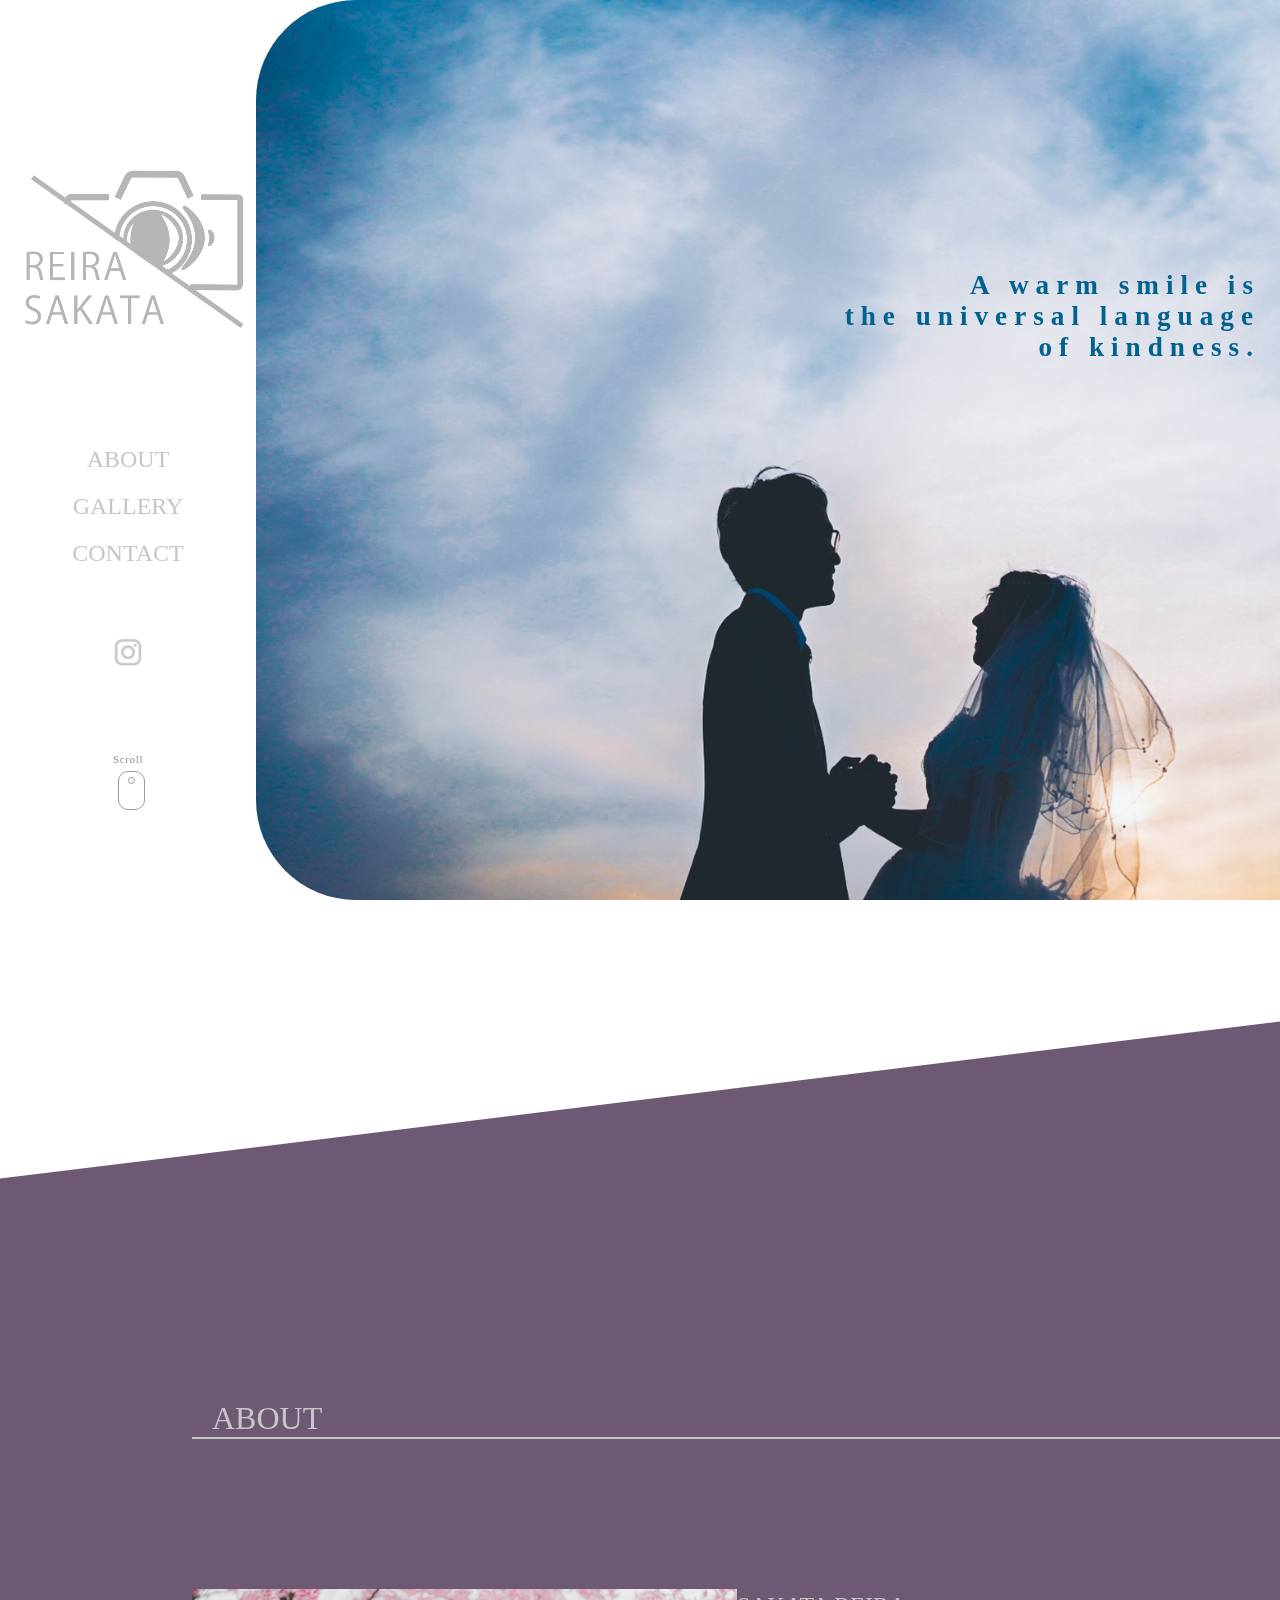
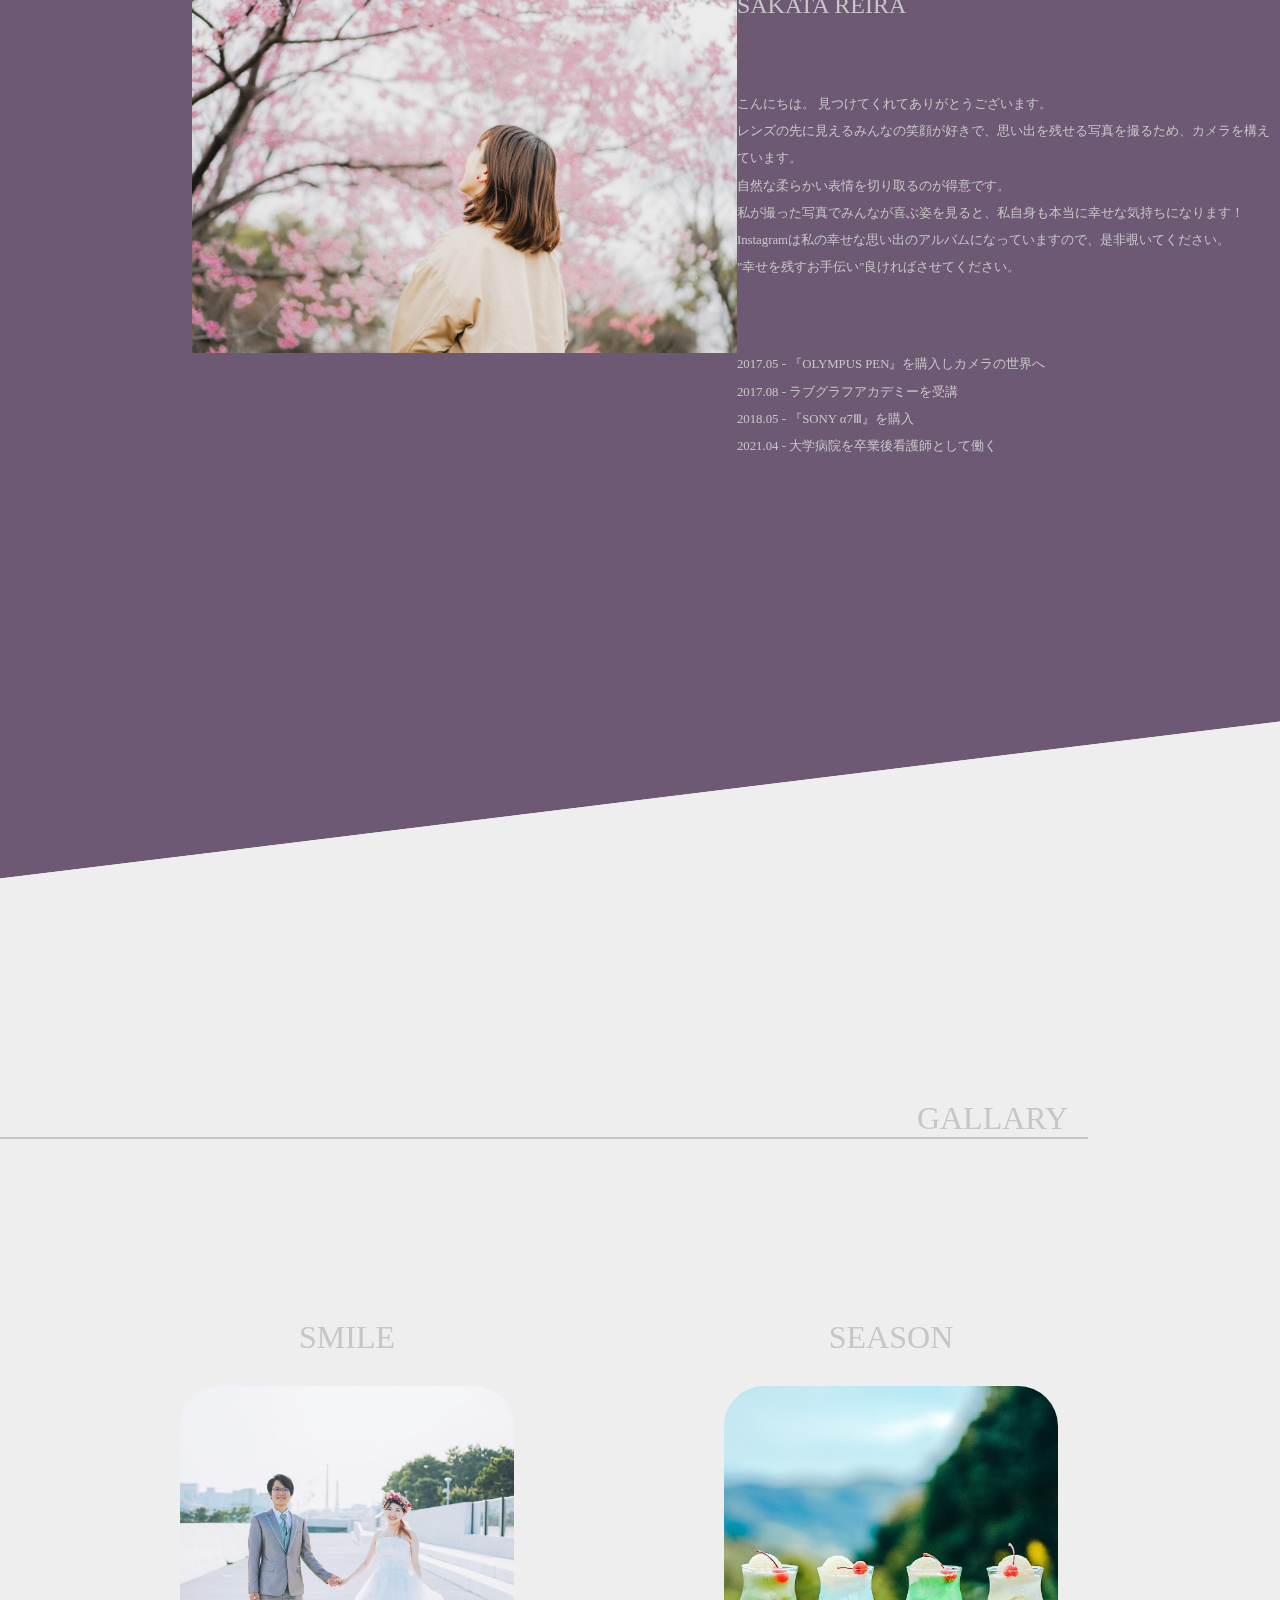
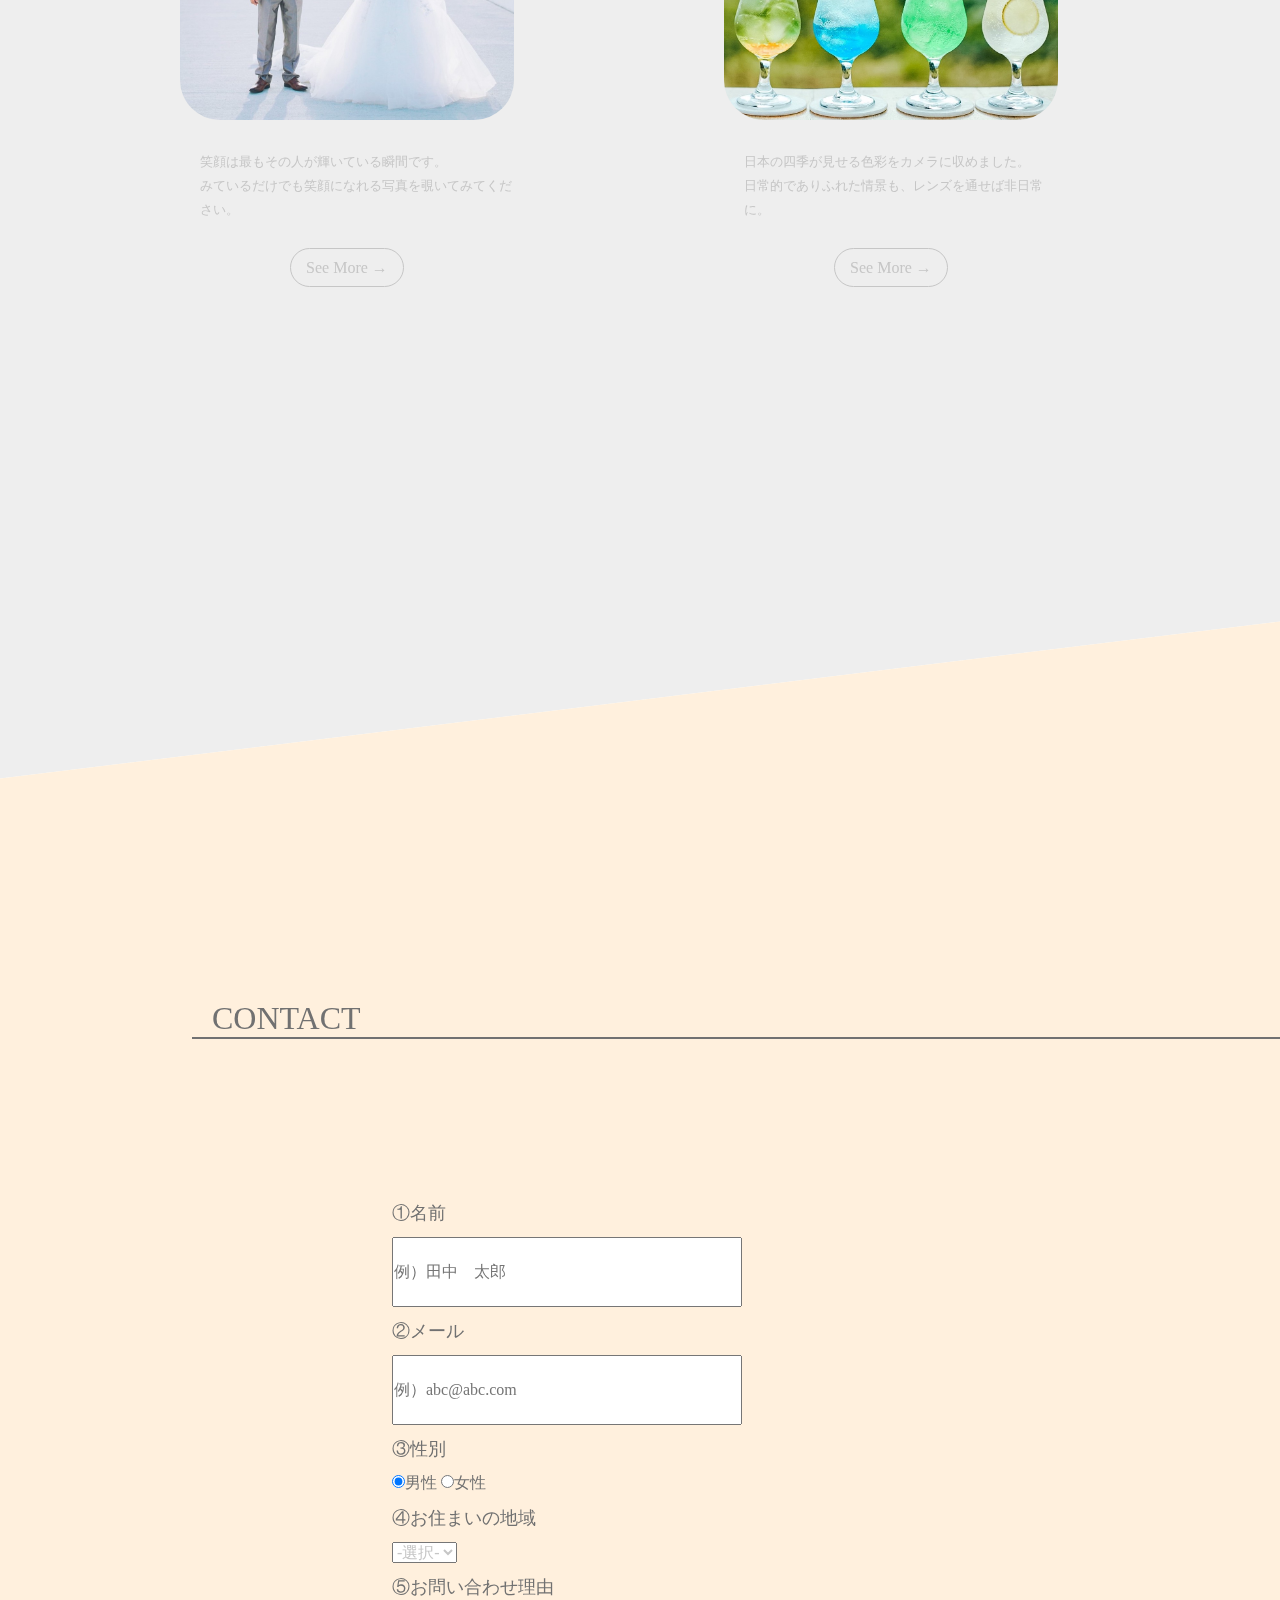
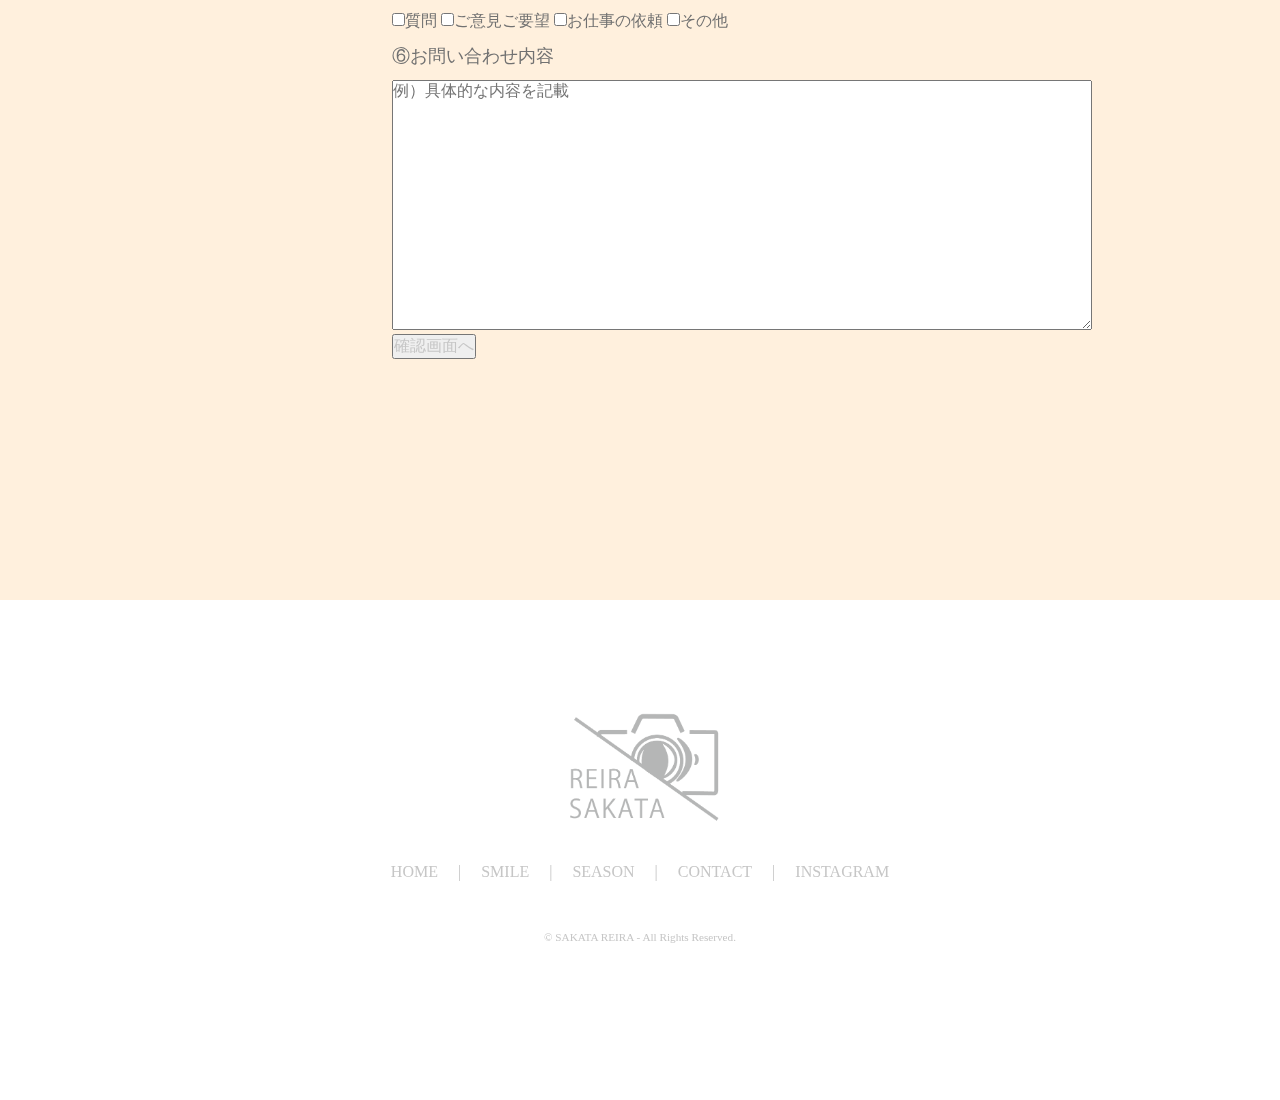
==== HTML/index.html @ 7b4dac71 "first commit" ====
<!DOCTYPE html>
<html lang="en">
<head>
  <meta charset="UTF-8">
  <meta http-equiv="X-UA-Compatible" content="IE=edge">
  <meta name="viewport" content="width=device-width, initial-scale=1.0">
  <title>SAKATA REIRA | HOME PAGE</title>
  <link rel="stylesheet" href="../CSS/reset.css">
  <link rel="stylesheet" href="../CSS/common.css">
  <link rel="stylesheet" href="../CSS/openbtn.css">
  <link rel="stylesheet" href="../CSS/home.css">
</head>
<body>
  <header>
    <div class="header-logo">
      <a href="../HTML/index.html">
        <img src="../SKT-Image/icon/SAKATArogo.png" alt="REIRA SAKATA-rogo">
      </a>  
    </div>
    <nav class="header-nav">
      <ul>
        <li><a href="../HTML/index.html">HOME</a></li>
        <li><a href="../HTML/smile.html">SMILE</a></li>
        <li><a href="../HTML/season.html">SEASON</a></li>
        <li><a href="#contact">CONTACT</a></li>
        <li><a href="https://www.instagram.com/reitanoku/?hl=ja">INSTAGRAM</a></li>
      </ul>
    </nav>
    <div class="openbtn"><span></span><span></span></div>
    <nav class="header-menu">
      <ul>
        <li><a href="../HTML/index.html">HOME</a></li>
        <li><a href="../HTML/smile.html">SMILE</a></li>
        <li><a href="../HTML/season.html">SEASON</a></li>
        <li><a href="#contact">CONTACT</a></li>
        <li><a href="https://www.instagram.com/reitanoku/?hl=ja">INSTAGRAM</a></li>
      </ul>
    </nav>
  </header>

  <main>
    <div class="site-top">
      <div class="side-menu">
        <div class="side-logo">
          <img src="../SKT-Image/icon/SAKATArogo.png" alt="">
        </div>
        <nav>
          <ul>
            <li><a href="#about">ABOUT</a></li>
            <li><a href="#gallery">GALLERY</a></li>
            <li><a href="#contact">CONTACT</a></li>
          </ul>
        </nav>
        <div class="sns-link">
          <ul>
            <li>
              <a href=""><img src="../SKT-Image/icon/instagram_icon.png" alt="instagram"></a>
            </li>
          </ul>
        </div>
        <div class="scrolldown3"><span>Scroll</span></div>
      </div>
      <div class="first-view">
        <img src="../SKT-Image/wedding/LINE_ALBUM_230105_18.jpg" alt="">
        <p>A warm smile is <br>the universal language <br>of kindness.</p>
      </div>
    </div>
    
    <section id="about">
      <div class="sec-title wrapper-right">
        <h2>ABOUT</h2>
        <div class="under-line"></div>
      </div>
      <div class="bio wrapper-right">
        <div class="name-picture">
          <img src="../SKT-Image/season/LINE_ALBUM_221231_10.jpg" alt="">
        </div>
        <div class="text-history">
          <h3>
            SAKATA REIRA
          </h3>
          <p class="self-intro">こんにちは。
            見つけてくれてありがとうございます。<br>
            レンズの先に見えるみんなの笑顔が好きで、思い出を残せる写真を撮るため、カメラを構えています。<br>
            自然な柔らかい表情を切り取るのが得意です。<br>
            私が撮った写真でみんなが喜ぶ姿を見ると、私自身も本当に幸せな気持ちになります！<br>
            Instagramは私の幸せな思い出のアルバムになっていますので、是非覗いてください。<br>
            "幸せを残すお手伝い"良ければさせてください。
          </p>
          <p class="history">
            2017.05 - 『OLYMPUS PEN』を購入しカメラの世界へ<br>
            2017.08 - ラブグラフアカデミーを受講<br>
            2018.05 - 『SONY α7Ⅲ』を購入<br>
            2021.04 - 大学病院を卒業後看護師として働く<br>
          </p>
        </div>
      </div>
    </section>
    <section id="gallery">
      <div class="sec-title wrapper-left">
        <h2>GALLARY</h2>
        <div class="under-line"></div>
      </div>
      <div class="contents-wrapper wrapper-left">
        <div class="gallery-contents">
          <h3>SMILE</h3>
          <img src="../SKT-Image/wedding/LINE_ALBUM_230105_15.jpg" alt="">
          <p>
            笑顔は最もその人が輝いている瞬間です。<br>
            みているだけでも笑顔になれる写真を覗いてみてください。
          </p>
          <div class="see-more-btn">
            <a href="../HTML/smile.html">See More →</a>
          </div>
        </div>
        <div class="gallery-contents">
          <h3>SEASON</h3>
          <img src="../SKT-Image/season/LINE_ALBUM_221231_5.jpg" alt="">
          <p>
            日本の四季が見せる色彩をカメラに収めました。<br>
            日常的でありふれた情景も、レンズを通せば非日常に。
          </p>
          <div class="see-more-btn">
            <a href="../HTML/season.html">See More →</a>
          </div>
        </div>
      </div>
    </section>
    <section id="contact">
      <div class="sec-title wrapper-right">
        <h2>CONTACT</h2>
        <div class="under-line"></div>
      </div>
      <div class="contact-form wrapper-right">
        <form action="../HTML/confirm.php" method="post">
          <div class="input-area">
            <p>①名前</p>
            <input type="text" name="name" placeholder="例）田中　太郎" required>
          </div>
      
          <div class="input-area">
            <p>②メール</p>
            <input type="email" name="email" placeholder="例）abc@abc.com" required>
          </div>
      
          <div>
            <p>③性別</p>
            <label><input type="radio" name="sex" value="男性" checked>男性</label>
            <label><input type="radio" name="sex" value="女性">女性</label>
          </div>
      
          <div>
            <p>④お住まいの地域</p>
            <select name="pref" required>
              <option value="">-選択-</option>
              <option value="関東">関東</option>
              <option value="中部">中部</option>
              <option value="関西">関西</option>
            </select>
          </div>
      
          <div>
            <p>⑤お問い合わせ理由</p>
            <label><input type="checkbox" name="reason[]" value="質問">質問</label>
            <label><input type="checkbox" name="reason[]" value="ご意見ご要望">ご意見ご要望</label>
            <label><input type="checkbox" names="reason[]" value="お仕事の依頼">お仕事の依頼</label>
            <label><input type="checkbox" name="reason[]" value="その他">その他</label>
          </div>
        
          <div class="input-area">
            <p>⑥お問い合わせ内容</p>
            <textarea name="contact_body" rows="5" placeholder="例）具体的な内容を記載" required></textarea>
          </div>

          <div>
            <input type="submit" name="submit" value="確認画面へ" class="btn-border">
          </div>
          
        </form>
      </div>
    </section>
  </main>
  <footer>
    <div class="footer-logo">
      <a href="../HTML/index.html">
        <img src="../SKT-Image/icon/SAKATArogo.png" alt="">
      </a>
    </div>
    <nav>
      <ul>
        <li><a href="../HTML/index.html">HOME</a></li>
        <li>|</li>
        <li><a href="../HTML/smile.html">SMILE</a></li>
        <li>|</li>
        <li><a href="../HTML/season.html">SEASON</a></li>
        <li>|</li>
        <li><a href="#contact">CONTACT</a></li>
        <li>|</li>
        <li><a href="https://www.instagram.com/reitanoku/?hl=ja">INSTAGRAM</a></li>
      </ul>
    </nav>
    <div class="copy-right">
      <p>©︎ SAKATA REIRA - All Rights Reserved.</p>
    </div>
  </footer>
  <script src="https://code.jquery.com/jquery-3.4.1.min.js" integrity="sha256-CSXorXvZcTkaix6Yvo6HppcZGetbYMGWSFlBw8HfCJo=" crossorigin="anonymous"></script>
  <!--自作のJS-->
  <script src="../JS/openbtn.js"></script>
  <script src="../JS/header-hide.js"></script>
</body>
</html>
---- CSS/common.css ----
@charset "UTF-8";

*{
  color: #c6c6c6;
}

a{
  text-decoration: none;
  color: #c6c6c6;
}

/* header */

header{
  width:100%;
  background-color: rgba(255, 255, 255, 1);
  display: flex;
  justify-content:space-between;
  height: 100px;
  position: fixed;
  z-index: 100;
}

.header-logo{
  width: 100px;
  margin-top: auto;
  margin-bottom: auto;
  margin-left: 20px;
}

.header-nav{
  margin-top: auto;
  margin-bottom: auto;
  margin-right: 50px;
}

.header-nav ul{
  display: flex;
  align-items: center;
}

.header-nav ul li{
  margin: auto 20px auto 20px;
}

.openbtn{
  display: none;
}

.header-menu{
  display: none;
  width: 100vw;
  height: 100vh;
  position: fixed;
  background-color: rgba(255, 255, 255, 0.639);
  top: 0;
  left: 0;
  z-index: 1;
}

.header-menu ul{
  margin: auto;
  text-align: center;
}

.header-menu ul li{
  margin-top: 30px;
  margin-bottom: 30px;
}

.header-menu.active{
  display: block;
}

/* footer */

footer{
  height: 500px;
  background-color: white;
}

.footer-logo{
  width: 170px;
  padding-top: 100px;
  margin-right: auto;
  margin-left:auto;
  margin-bottom: 30px;
}

footer nav{
  margin-bottom: 50px;
}

footer nav ul{
  display: flex;
  justify-content: center;
}

footer nav ul li{
  margin: auto 10px auto 10px;
}

footer .sns-link ul{
  display: flex;
  justify-content: center;
}

footer .sns-link img{
  width: 25px;
}

.copy-right{
  font-size: 0.7rem;
  background-color: white;
}

.copy-right p{
  text-align: center;
}


@media(max-width:700px){

  /* header */

  .header-nav{
    display: none;
  }

  .openbtn{
    display: flex;
    z-index: 100;
  }
}
---- CSS/openbtn.css ----
@charset "UTF-8";

/*==================================================
　5-2-2 2本線が×に
===================================*/

/*ボタン外側※レイアウトによってpositionや形状は適宜変更してください*/
.openbtn{
	/*ボタン内側の基点となるためrelativeを指定。
追従するナビゲーションの場合はfixed＋top、rightといった位置をセットで指定*/
	position: relative;
	width: 70px;
  height:70px;
	cursor: pointer;
	background:rgba(255, 255, 255, 0);
  margin-top: auto;
  margin-bottom: auto;
}
	
/*ボタン内側*/

.openbtn span{
    display: inline-block;
    transition: all .4s;/*アニメーションの設定*/
    position: absolute;
    left: 13px;
    height: 2px;
	background-color: #666;
  }


.openbtn span:nth-of-type(1) {
	top:22px;	
  	width: 50%;
}

.openbtn span:nth-of-type(2) {
	top:29px;
  	width:30%;
}

/*activeクラスが付与されると線が回転して×に*/

.openbtn.active span:nth-of-type(1) {
    top: 20px;
    left: 16px;
    transform: translateY(6px) rotate(-45deg);
    width: 35%;
}

.openbtn.active span:nth-of-type(2) {
    top: 32px;
    left: 16px;
    transform: translateY(-6px) rotate(45deg);
    width: 35%;
}

.header-menu.active{
  display: flex;

}
---- CSS/home.css ----
@charset "UTF-8";

header{
  display: none;
}

.wrapper-right{
  width: 85%;
  float: right;
}

.wrapper-left{
  width: 85%;
  float: left;
}

.sec-title{
  margin-top: 150px;
  margin-bottom: 150px;
}

.sec-title h2{
  font-size: 2.0rem;
  margin-left: 20px;
}

.sec-title .under-line{
  border-bottom: 2px solid #c6c6c6;
}


/* site-top */

.site-top{
  display: flex;
  width: 100vw;
  height: 100vh;
}

.side-menu{
  width: 20%;
}

.side-logo{
  width: 250px;
  margin: 150px auto 100px auto;
}

.side-menu nav{
  text-align: center;
}

.side-menu nav li{
  font-size: 1.5rem;
  margin-top: 20px;
  margin-bottom: 20px;
}

.sns-link ul{
  display: flex;
  margin: 50px auto auto auto;
}

.sns-link ul li{
  margin: 20px auto 20px auto;
}

.sns-link ul li a img{
  width: 30px;
}

.first-view{
  width: 80%;
  position: relative;
}

.first-view img{
  position: absolute;
  height: 100vh;
  border-top-left-radius: 100px;
  border-bottom-left-radius: 100px;
  position: fixed;
  z-index: -1;
  
}

.first-view p{
  position: absolute;
  top: 30%;
  right: 20px;
  color: #02628E;
  font-size: 1.7rem;
  font-weight: bold;
  letter-spacing: 7px;
  text-align: right;
}

/*=== 9-1-3 マウスが動いてスクロールを促す ====*/

/*スクロールダウン全体の場所*/
.scrolldown3{
  /*描画位置※位置は適宜調整してください*/
  position: absolute;
  left: 10%;
  bottom: 10%;
  /*マウスの動き1.6秒かけて動く永遠にループ*/
animation:mousemove 1.6s ease-in-out infinite;
}

/*下からの距離が変化して上から下に動く*/
@keyframes mousemove{
    0%{bottom:10px;}
    50%{bottom:5px;}
   100%{bottom:10px;}
}

/*Scrollテキストの描写*/
.scrolldown3 span{
  /*描画位置*/
position: absolute;
left:-15px;
bottom:45px;
  /*テキストの形状*/
color: rgb(146, 146, 146);
font-size: 0.7rem;
letter-spacing: 0.05em;
}

/*マウスの中の線描写 */
.scrolldown3 span::after{
content: "";
  /*描画位置*/
position: absolute;
top:10px;
left:17px;
  /*線の形状*/
width: 1px;
height: 15px;
background: rgb(157, 157, 157);
  /*線の動き1.4秒かけて動く。永遠にループ*/
animation: mousepathmove 1.4s linear infinite;
opacity:0;
}

/*上からの距離・不透明度・高さが変化して上から下に流れる*/
@keyframes mousepathmove{
0%{
  height:0;
  top:10px;
  opacity: 0;
}
50%{
  height:15px;
  opacity: 1;
}
100%{
  height:0;
  top:30px;
  opacity: 0;
}
}

/*マウスの描写 */
.scrolldown3:before {
  content: "";
  /*描画位置*/
  position: absolute;
  bottom:0;
  left:-10px;
  /*マウスの形状*/
width:25px;
height:37px;
border-radius: 10px;
border:1px solid rgb(155, 155, 155);
}


/*マウスの中の丸の描写*/
.scrolldown3:after{
content:"";
  /*描画位置*/
position: absolute;
bottom:26px;
left:0;
  /*丸の形状*/
width:5px;
height: 5px;
border-radius: 50%;
border:1px solid rgb(156, 156, 156);
}

/* about */

#about {
  width: 100%;
  margin: 0;
  padding: 150px 0;
  position: relative;
  top: 200px;
  height: 1300px;
}

#about::before {
  content: '';
  position: absolute;
  top: 0;
  bottom: 0;
  left: 0;
  right: 0;
  background-color: #6E5974;
  transform: skewY(-7deg);
  z-index: -1;
}

#about .bio{
  display: flex;
  justify-content: space-around;
}

.name-picture img{
  width: 600px;
  margin: auto;
}

.text-history h3{
  font-size: 1.5rem;
  line-height: 2.0rem;
  margin-bottom: 70px;
}

.text-history .self-intro{
  max-width: 600px;
  font-size: 0.8rem;
  margin-bottom: 70px;
  line-height: 1.7rem;
}

.text-history .history{
  max-width: 500px;
  font-size: 0.8rem;
  line-height: 1.7rem;
}

/* gallery */

#gallery{
  width: 100%;
  margin: 0;
  padding: 150px 0;
  position: relative;
  top: 200px;
  height: 1500px;
}

#gallery::before {
  content: '';
  position: absolute;
  top: 0;
  bottom: 0;
  left: 0;
  right: 0;
  background-color: #eeeeee;
  transform: skewY(-7deg);
  z-index: -1;
}

#gallery .sec-title h2{
  text-align: right;
  margin-right: 20px;
}

#gallery .contents-wrapper{
  display: flex;
  justify-content: space-between;
}

.gallery-contents{
  margin-left: 150px;
  padding: 30px;
}

.gallery-contents h3{
  text-align: center;
  font-size: 2.0rem;
}

.gallery-contents img{
  width: 500px;
  height: auto;
  margin:30px auto 30px auto;
  border-radius: 40px;
}

.gallery-contents p{
  font-size: 0.8rem;
  line-height: 1.5rem;
  margin-bottom: 30px;
  margin-left: 20px;
}

.see-more-btn{
  text-align: center;
}

.gallery-contents a{
  padding: 10px 15px;
  line-height: 2.0rem;
  border-radius: 20px;
  border: #c6c6c6 solid 1px;
}

/* contact */

#contact{
  width: 100%;
  margin: 0;
  padding: 150px 0;
  position: relative;
  top: 200px;
  height: 1700px;
}

#contact::before {
  content: '';
  position: absolute;
  top: 0;
  bottom: 0;
  left: 0;
  right: 0;
  background-color: #FFF0DD;
  transform: skewY(-7deg);
  z-index: -1;
}

.contact-form{
  padding-left: 200px;
}

#contact .sec-title h2{
  color: #717171;
}

#contact .sec-title .under-line{
  border: 1px solid#717171;
}

#contact p{
  color: #717171;
  line-height: 3.0rem;
  font-size: 1.1rem;
}

#contact form p{
  color: #717171;
}

#contact label{
  color: #717171;
}

.input-area input{
  width: 350px;
  height: 70px;
}

.input-area textarea{
  width: 700px;
  height: 250px;
}
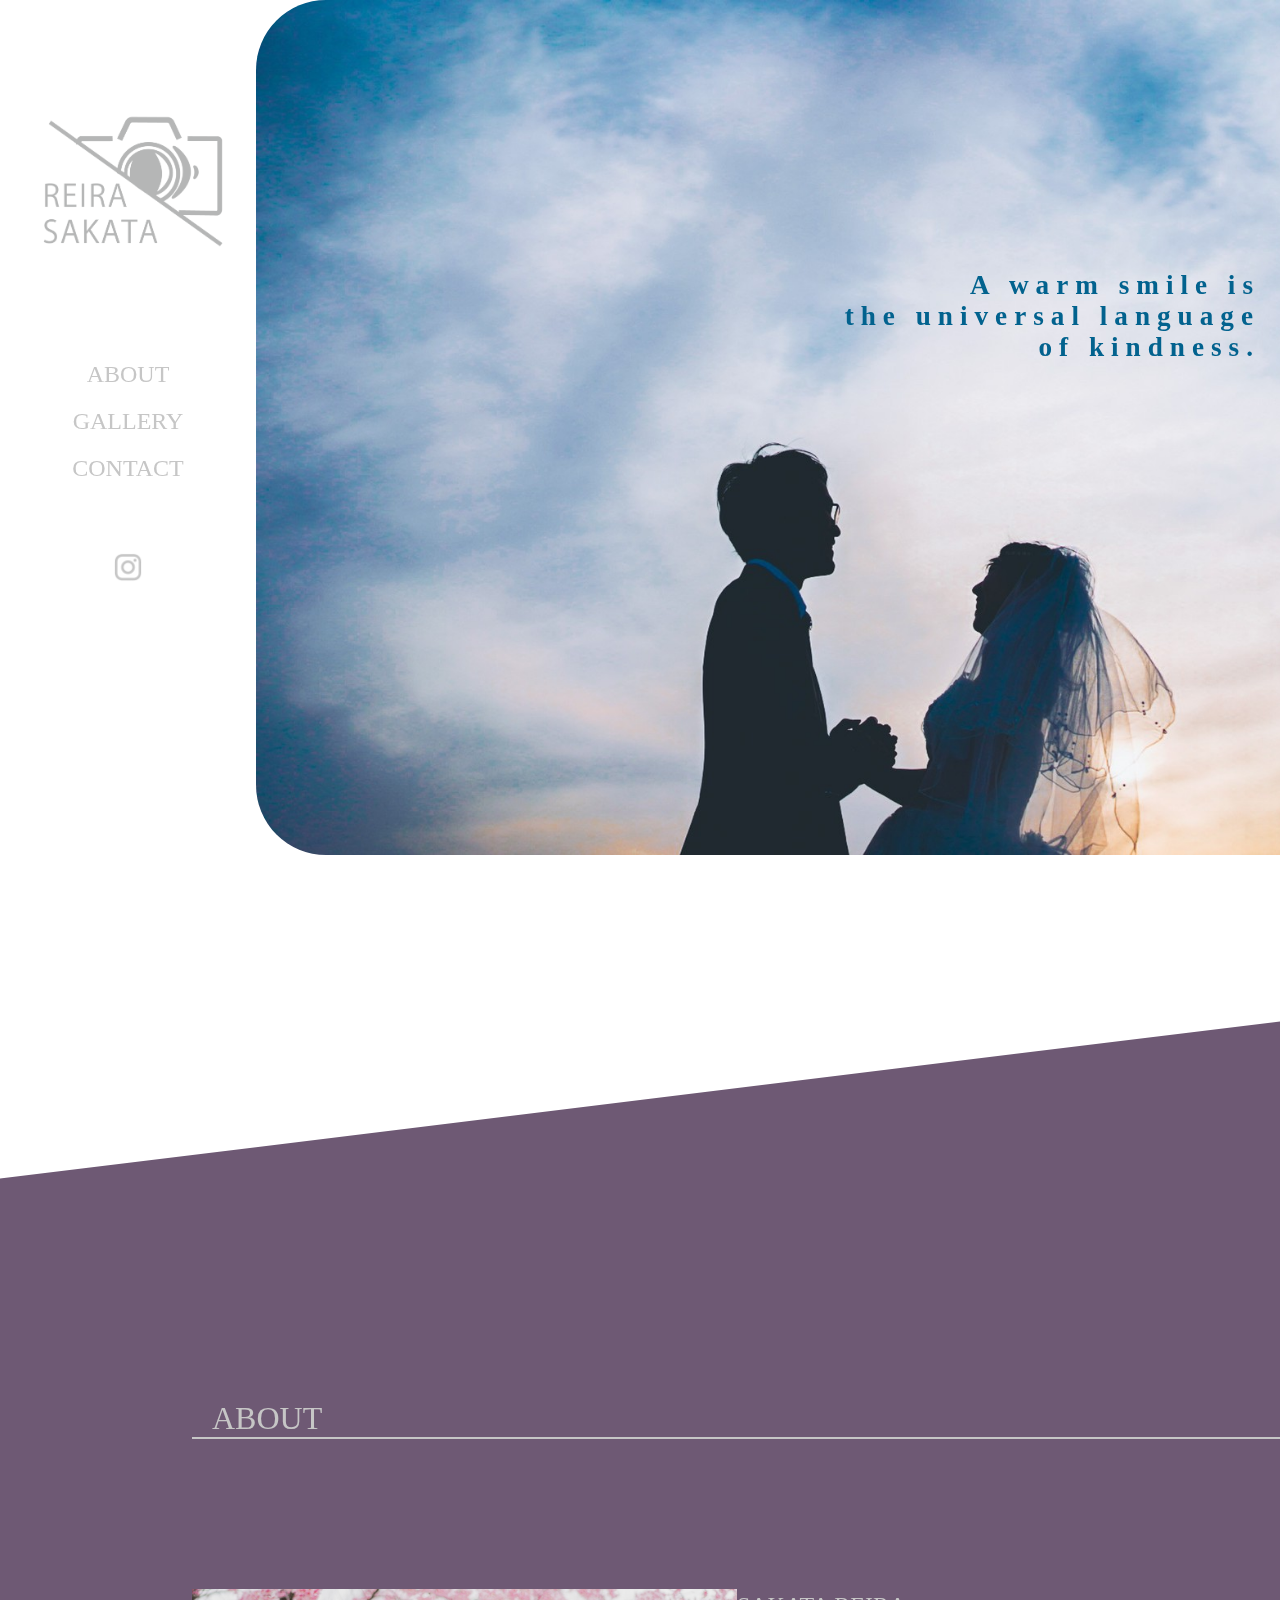
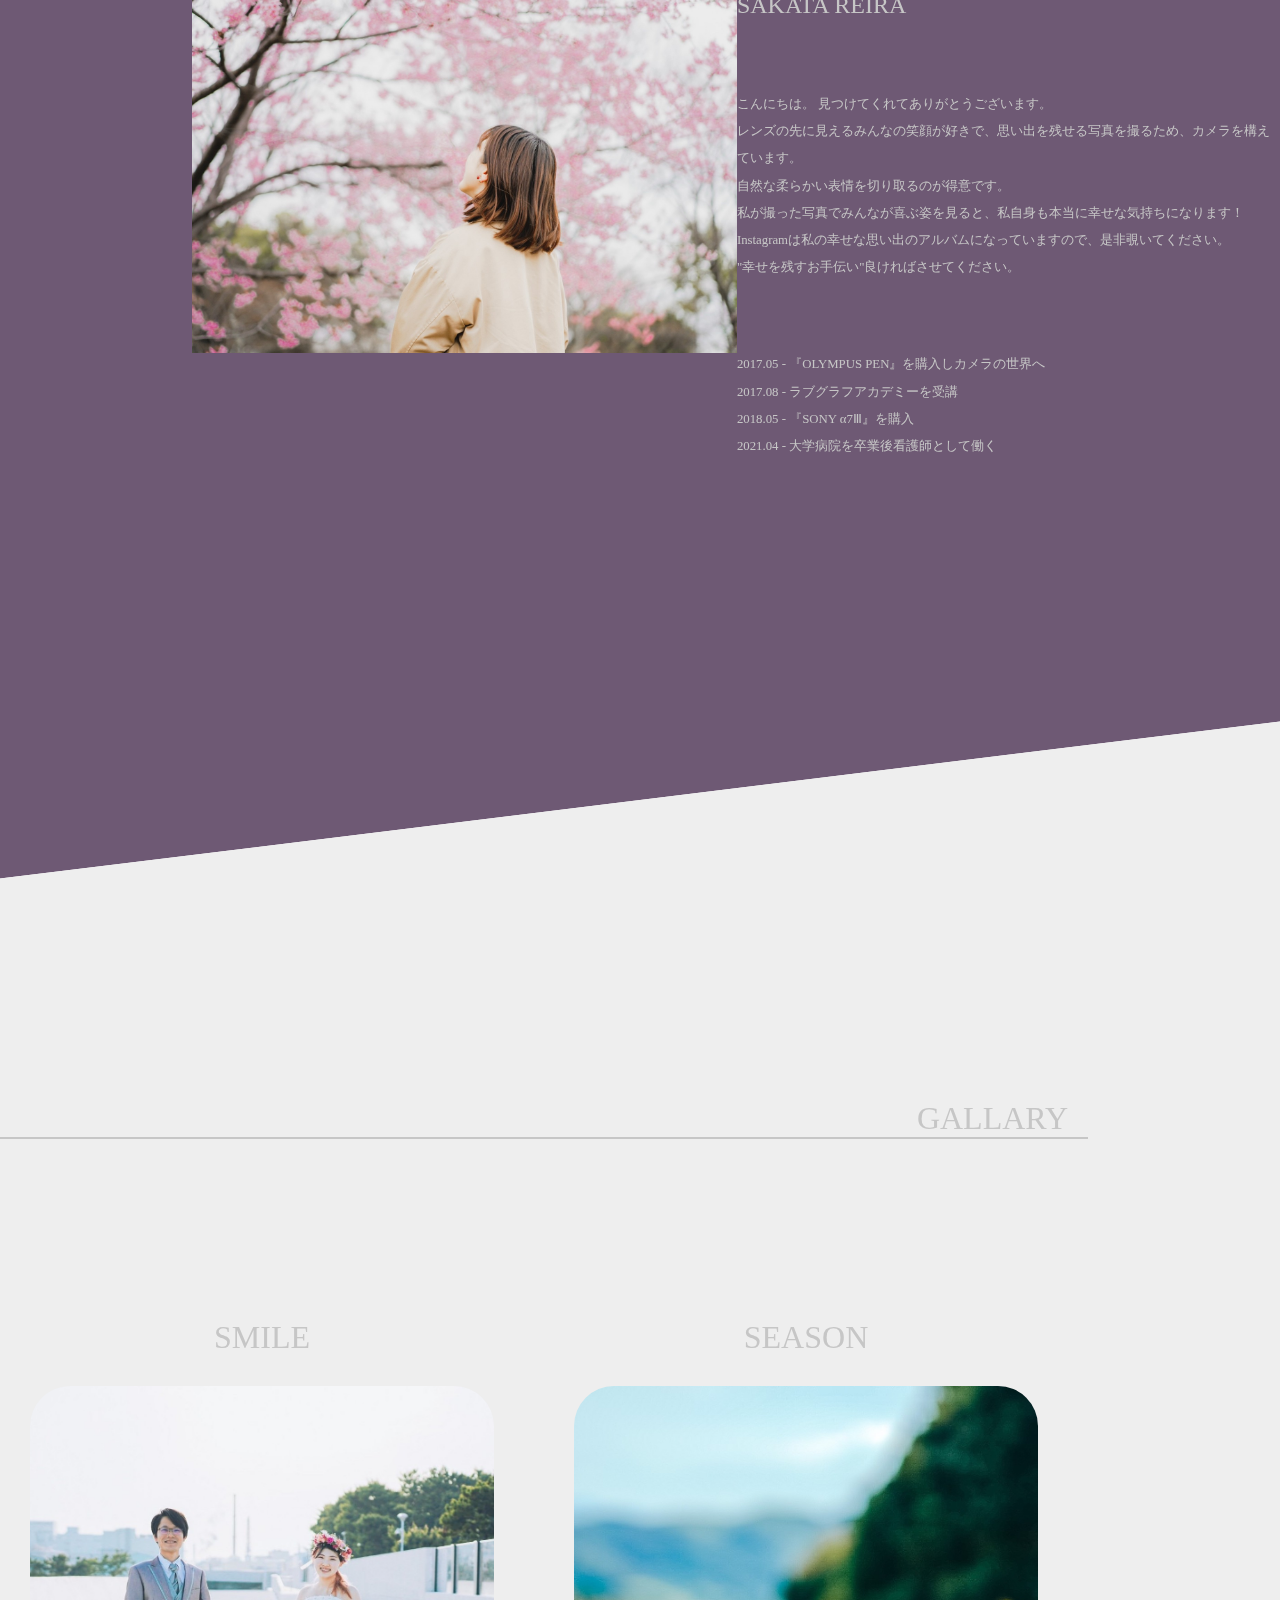
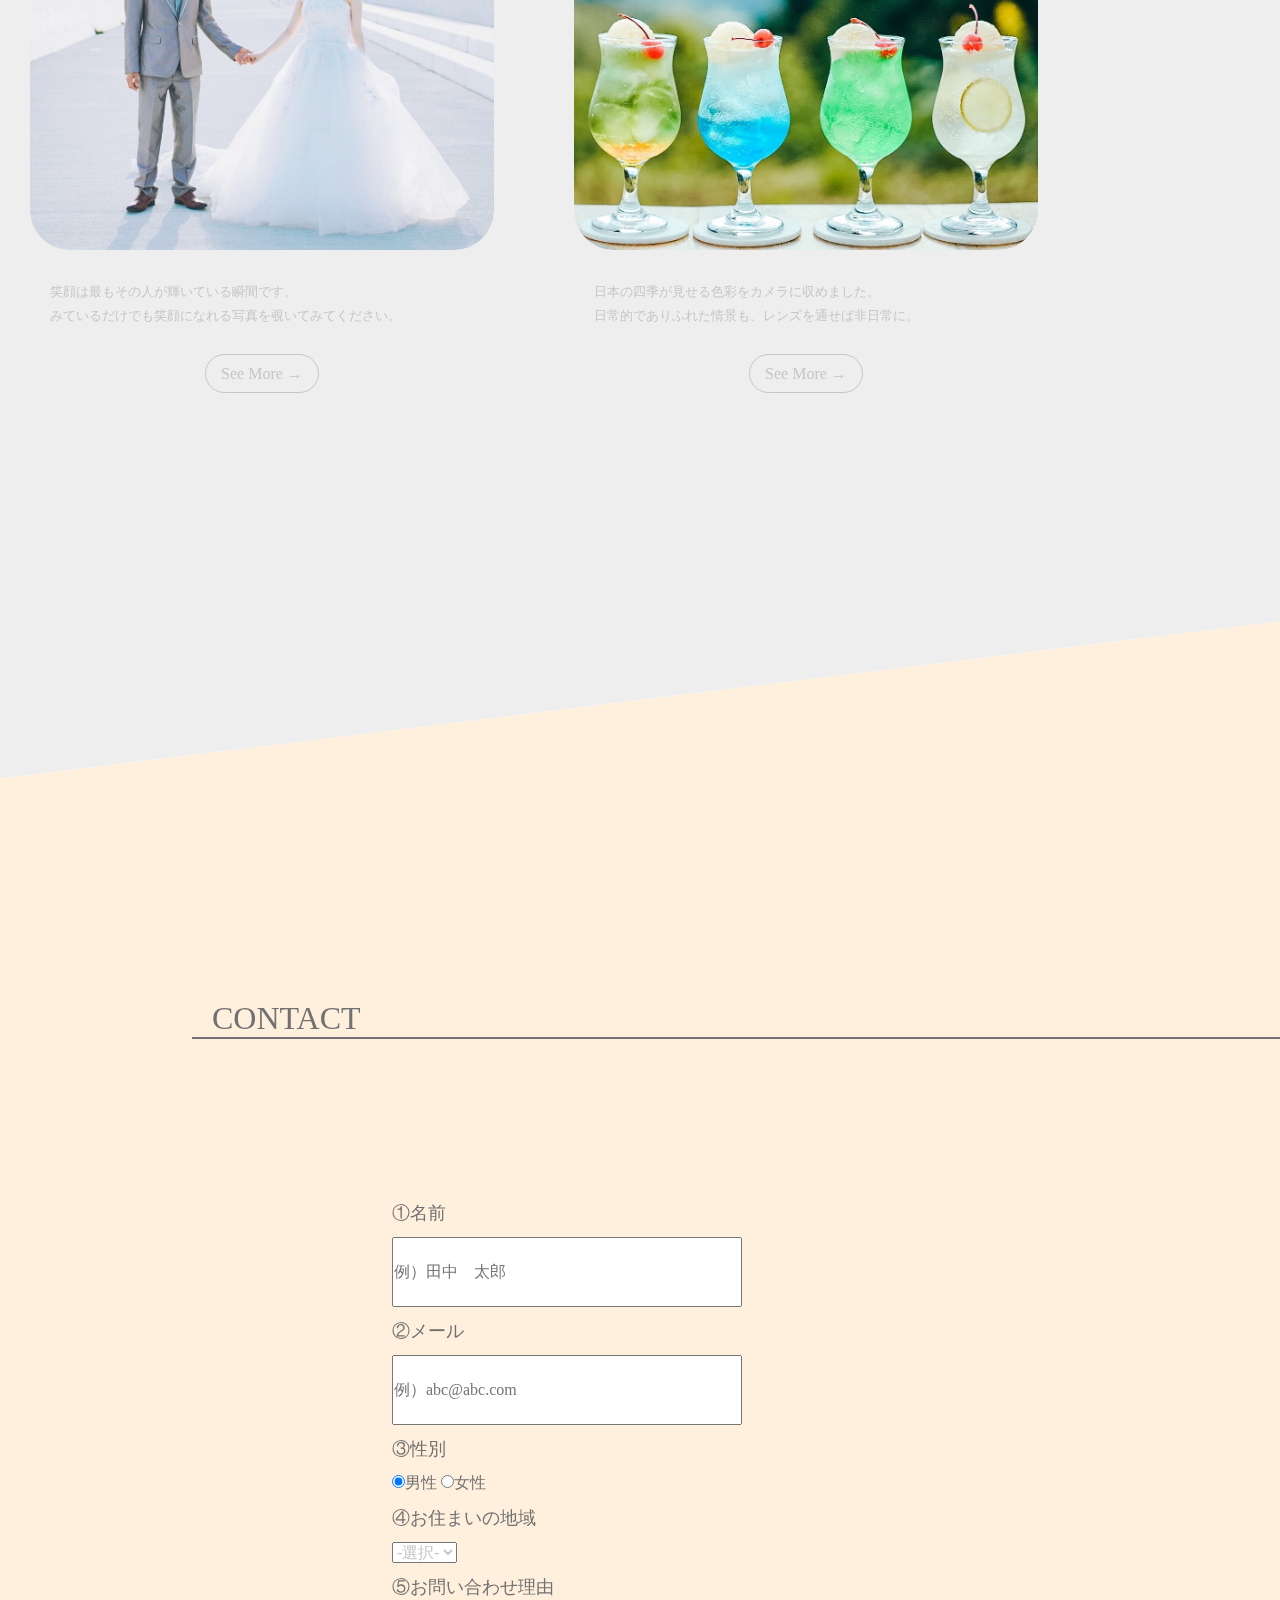
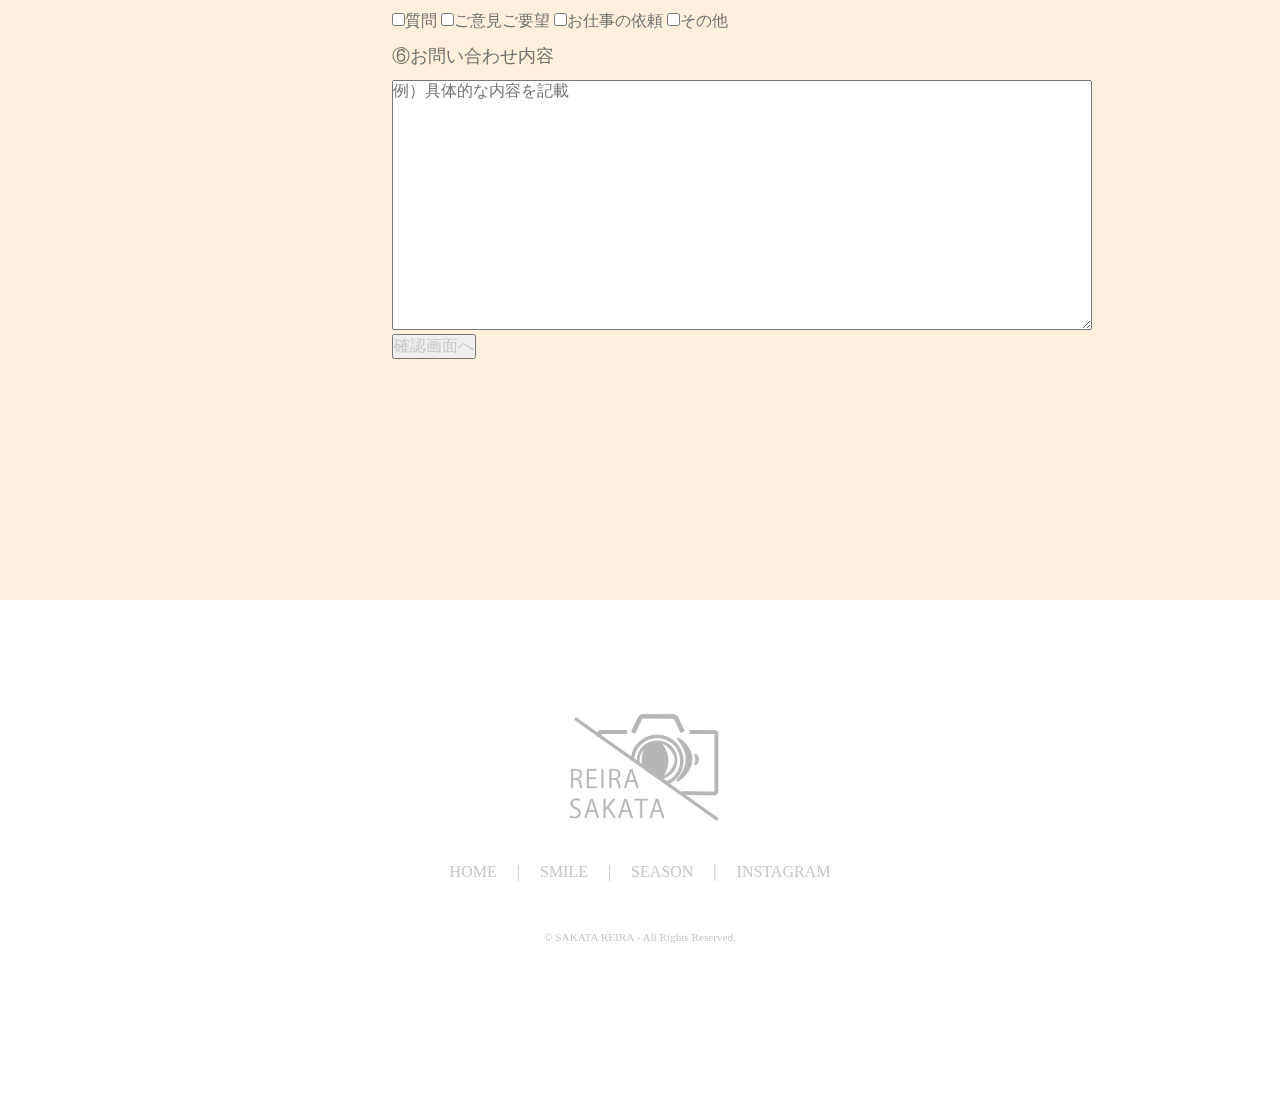
==== commit 8ab6b0e0: "Add files via upload" ====
--- a/HTML/index.html
+++ b/HTML/index.html
@@ -22,8 +22,7 @@
         <li><a href="../HTML/index.html">HOME</a></li>
         <li><a href="../HTML/smile.html">SMILE</a></li>
         <li><a href="../HTML/season.html">SEASON</a></li>
-        <li><a href="#contact">CONTACT</a></li>
-        <li><a href="https://www.instagram.com/reitanoku/?hl=ja">INSTAGRAM</a></li>
+        <li><a href="https://www.instagram.com/_raireira_/?hl=ja">INSTAGRAM</a></li>
       </ul>
     </nav>
     <div class="openbtn"><span></span><span></span></div>
@@ -32,8 +31,7 @@
         <li><a href="../HTML/index.html">HOME</a></li>
         <li><a href="../HTML/smile.html">SMILE</a></li>
         <li><a href="../HTML/season.html">SEASON</a></li>
-        <li><a href="#contact">CONTACT</a></li>
-        <li><a href="https://www.instagram.com/reitanoku/?hl=ja">INSTAGRAM</a></li>
+        <li><a href="https://www.instagram.com/_raireira_/?hl=ja">INSTAGRAM</a></li>
       </ul>
     </nav>
   </header>
@@ -54,14 +52,14 @@
         <div class="sns-link">
           <ul>
             <li>
-              <a href=""><img src="../SKT-Image/icon/instagram_icon.png" alt="instagram"></a>
+              <a href="https://www.instagram.com/_raireira_/?hl=ja"><img src="../SKT-Image/icon/instagram_icon.png" alt="instagram"></a>
             </li>
           </ul>
         </div>
-        <div class="scrolldown3"><span>Scroll</span></div>
       </div>
       <div class="first-view">
-        <img src="../SKT-Image/wedding/LINE_ALBUM_230105_18.jpg" alt="">
+        <img class="pc-img" src="../SKT-Image/wedding/LINE_ALBUM_230105_18.jpg" alt="">
+        <img class="mobile-img" src="../SKT-Image/wedding/LINE_ALBUM_230105_18mobile.jpg" alt="">
         <p>A warm smile is <br>the universal language <br>of kindness.</p>
       </div>
     </div>
@@ -194,9 +192,7 @@
         <li>|</li>
         <li><a href="../HTML/season.html">SEASON</a></li>
         <li>|</li>
-        <li><a href="#contact">CONTACT</a></li>
-        <li>|</li>
-        <li><a href="https://www.instagram.com/reitanoku/?hl=ja">INSTAGRAM</a></li>
+        <li><a href="https://www.instagram.com/_raireira_/?hl=ja">INSTAGRAM</a></li>
       </ul>
     </nav>
     <div class="copy-right">
--- a/CSS/common.css
+++ b/CSS/common.css
@@ -8,6 +8,12 @@
   text-decoration: none;
   color: #c6c6c6;
 }
+
+a:hover{
+  color: #7c7c7c;
+  transition: 0.5s;
+}
+
 
 /* header */
 
@@ -52,7 +58,7 @@
   width: 100vw;
   height: 100vh;
   position: fixed;
-  background-color: rgba(255, 255, 255, 0.639);
+  background-color: rgb(255, 255, 255);
   top: 0;
   left: 0;
   z-index: 1;
@@ -66,6 +72,7 @@
 .header-menu ul li{
   margin-top: 30px;
   margin-bottom: 30px;
+  font-size: 1.6rem;
 }
 
 .header-menu.active{
@@ -122,6 +129,13 @@
 @media(max-width:700px){
 
   /* header */
+  header{
+    height: 70px;
+  }
+
+  .header-logo{
+    width: 80px;
+  }
 
   .header-nav{
     display: none;
@@ -131,4 +145,8 @@
     display: flex;
     z-index: 100;
   }
+
+  footer nav ul li{
+    font-size: 0.8rem;
+  }
 }--- a/CSS/openbtn.css
+++ b/CSS/openbtn.css
@@ -15,6 +15,7 @@
 	background:rgba(255, 255, 255, 0);
   margin-top: auto;
   margin-bottom: auto;
+  margin-right: 20px;
 }
 	
 /*ボタン内側*/
--- a/CSS/home.css
+++ b/CSS/home.css
@@ -42,8 +42,8 @@
 }
 
 .side-logo{
-  width: 250px;
-  margin: 150px auto 100px auto;
+  width: 80%;
+  margin: 100px auto 100px auto;
 }
 
 .side-menu nav{
@@ -74,11 +74,11 @@
   position: relative;
 }
 
-.first-view img{
-  position: absolute;
-  height: 100vh;
-  border-top-left-radius: 100px;
-  border-bottom-left-radius: 100px;
+.pc-img{
+  position: absolute;
+  width: 100%;
+  border-top-left-radius: 70px;
+  border-bottom-left-radius: 70px;
   position: fixed;
   z-index: -1;
   
@@ -95,98 +95,8 @@
   text-align: right;
 }
 
-/*=== 9-1-3 マウスが動いてスクロールを促す ====*/
-
-/*スクロールダウン全体の場所*/
-.scrolldown3{
-  /*描画位置※位置は適宜調整してください*/
-  position: absolute;
-  left: 10%;
-  bottom: 10%;
-  /*マウスの動き1.6秒かけて動く永遠にループ*/
-animation:mousemove 1.6s ease-in-out infinite;
-}
-
-/*下からの距離が変化して上から下に動く*/
-@keyframes mousemove{
-    0%{bottom:10px;}
-    50%{bottom:5px;}
-   100%{bottom:10px;}
-}
-
-/*Scrollテキストの描写*/
-.scrolldown3 span{
-  /*描画位置*/
-position: absolute;
-left:-15px;
-bottom:45px;
-  /*テキストの形状*/
-color: rgb(146, 146, 146);
-font-size: 0.7rem;
-letter-spacing: 0.05em;
-}
-
-/*マウスの中の線描写 */
-.scrolldown3 span::after{
-content: "";
-  /*描画位置*/
-position: absolute;
-top:10px;
-left:17px;
-  /*線の形状*/
-width: 1px;
-height: 15px;
-background: rgb(157, 157, 157);
-  /*線の動き1.4秒かけて動く。永遠にループ*/
-animation: mousepathmove 1.4s linear infinite;
-opacity:0;
-}
-
-/*上からの距離・不透明度・高さが変化して上から下に流れる*/
-@keyframes mousepathmove{
-0%{
-  height:0;
-  top:10px;
-  opacity: 0;
-}
-50%{
-  height:15px;
-  opacity: 1;
-}
-100%{
-  height:0;
-  top:30px;
-  opacity: 0;
-}
-}
-
-/*マウスの描写 */
-.scrolldown3:before {
-  content: "";
-  /*描画位置*/
-  position: absolute;
-  bottom:0;
-  left:-10px;
-  /*マウスの形状*/
-width:25px;
-height:37px;
-border-radius: 10px;
-border:1px solid rgb(155, 155, 155);
-}
-
-
-/*マウスの中の丸の描写*/
-.scrolldown3:after{
-content:"";
-  /*描画位置*/
-position: absolute;
-bottom:26px;
-left:0;
-  /*丸の形状*/
-width:5px;
-height: 5px;
-border-radius: 50%;
-border:1px solid rgb(156, 156, 156);
+.mobile-img{
+  display: none;
 }
 
 /* about */
@@ -271,12 +181,12 @@
 
 #gallery .contents-wrapper{
   display: flex;
-  justify-content: space-between;
+  justify-content: right;
 }
 
 .gallery-contents{
-  margin-left: 150px;
   padding: 30px;
+  margin-right: 20px;
 }
 
 .gallery-contents h3{
@@ -367,3 +277,94 @@
   width: 700px;
   height: 250px;
 }
+
+/* mobile */
+
+@media(max-width:700px){
+  .sec-title{
+    margin-top: 70px;
+    margin-bottom: 70px;
+  }
+
+  .wrapper-left{
+    width: 90%;
+    float: initial;
+  }
+
+  .wrapper-right{
+    width: 90%;
+    float: initial;
+  }
+
+  /* site-top*/
+
+  .site-top{
+    display: block;
+  }
+
+  .side-menu{
+    display: none;
+  }
+
+  .pc-img{
+    display: none;
+  }
+
+  .mobile-img{
+    display: flex;
+    align-items: center;
+    padding-right: 30px;
+    padding-left: 30px;
+    margin-bottom: 70px;
+  }
+
+  .first-view{
+    width: 100vw;
+    margin-top: 100px;
+  }
+
+  .first-view p{
+    position: initial;
+    font-size: 1.0rem;
+    letter-spacing: 5px;
+    margin-right: 20px;
+  }
+
+  /* about */
+
+  #about .bio{
+    display: block;
+    margin-left: 20px;
+    margin-right: 20px;
+  }
+
+
+
+  /* gallery */
+  #gallery{
+    height: 1700px;
+  }
+
+  #gallery .contents-wrapper{
+    display: block;
+  }
+
+  #gallery .gallery-contents{
+    margin-bottom: 50px;
+  }
+
+  /* contact */
+
+  .contact-form{
+    padding-left: 10px;
+  }
+
+  #contact .input-area{
+    width: 90%;
+  }
+
+  #contact textarea{
+    width: 100%;
+  }
+
+}